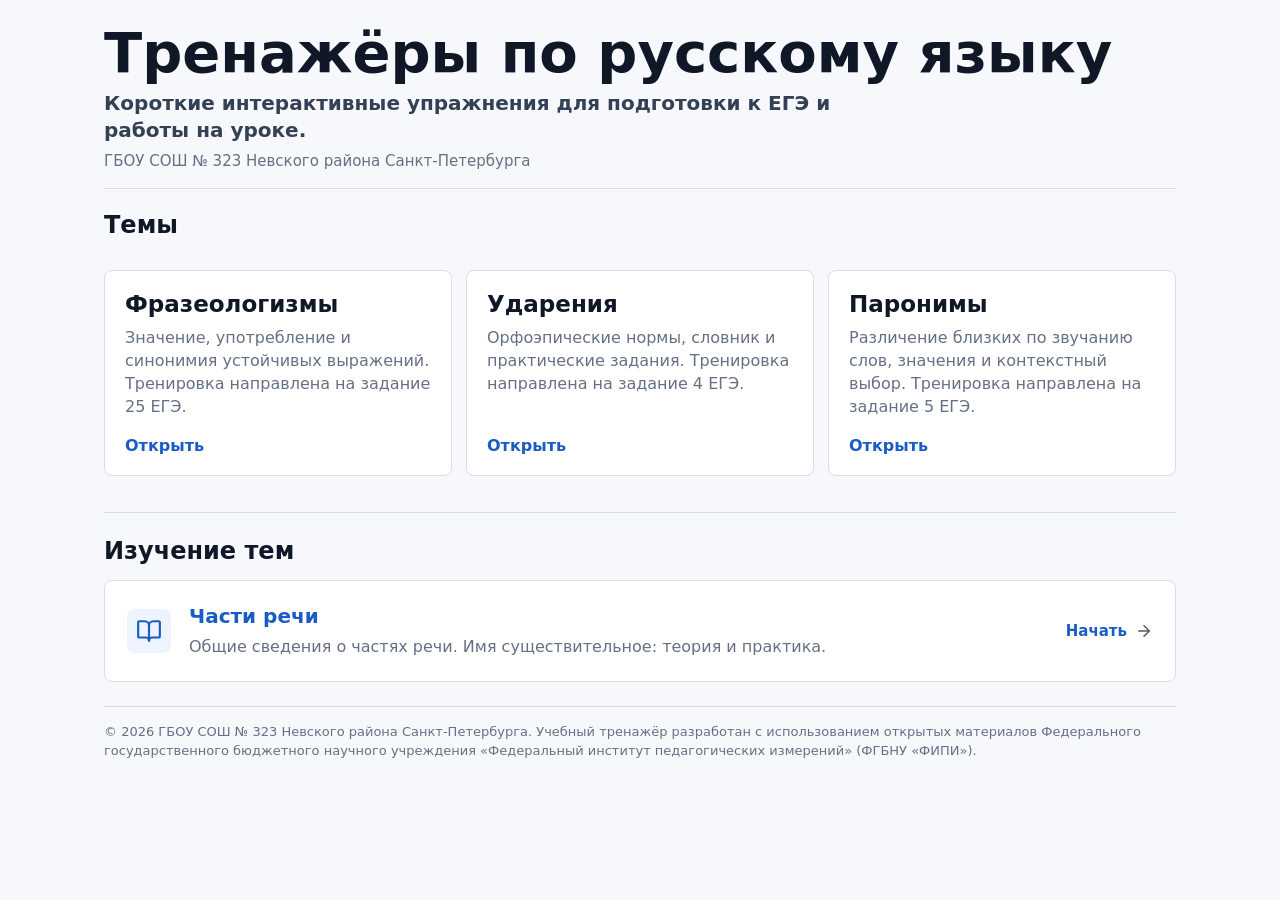
==== index.html @ b40ca78c "Add participle and gerund lesson chapters" ====
<!doctype html>
<html lang="ru">
<head>
  <meta charset="utf-8">
  <meta name="viewport" content="width=device-width, initial-scale=1">
  <title>Тренажёры по русскому языку</title>
  <style>
    :root{
      --bg:#f7f8fb;
      --card:#fff;
      --text:#101828;
      --muted:#667085;
      --line:#d7deea;
      --primary:#1f6feb;
      --primary-dark:#195cc4;
      --accent:#0f766e;
      --accent-soft:#ecfdf9;
      --shadow:0 8px 22px rgba(31,41,55,.07);
    }
    *{box-sizing:border-box}
    body{
      margin:0;
      min-height:100vh;
      font-family:Inter,ui-sans-serif,system-ui,-apple-system,BlinkMacSystemFont,"Segoe UI",sans-serif;
      background:var(--bg);
      color:var(--text);
    }
    .app{
      width:min(1120px,100%);
      margin:0 auto;
      padding:24px;
    }
    header{
      padding-bottom:18px;
      border-bottom:1px solid var(--line);
      margin-bottom:22px;
    }
    h1{
      margin:0 0 8px;
      font-size:clamp(32px,4.8vw,56px);
      line-height:1.04;
      letter-spacing:0;
    }
    .subtitle{
      margin:0;
      max-width:760px;
      color:#344054;
      font-size:clamp(16px,2vw,20px);
      font-weight:720;
      line-height:1.35;
    }
    .school{
      margin:8px 0 0;
      color:var(--muted);
      font-size:15px;
    }
    main{
      display:grid;
      gap:16px;
    }
    .section-title{
      margin:0 0 14px;
      font-size:24px;
      line-height:1.2;
    }
    .grid{
      display:grid;
      grid-template-columns:repeat(3,minmax(0,1fr));
      gap:14px;
    }
    .card{
      display:flex;
      flex-direction:column;
      min-height:172px;
      padding:20px;
      border:1px solid var(--line);
      border-radius:8px;
      background:var(--card);
      text-decoration:none;
      color:var(--text);
      transition:transform .14s ease,border-color .14s ease,box-shadow .14s ease,background .14s ease;
    }
    .card:hover{
      transform:translateY(-2px);
      border-color:#8bb6f9;
      background:#f8fbff;
      box-shadow:0 12px 28px rgba(31,111,235,.12);
    }
    .card:focus-visible{
      outline:3px solid rgba(31,111,235,.24);
      outline-offset:3px;
    }
    .card h2{
      margin:0 0 8px;
      font-size:23px;
      line-height:1.16;
    }
    .card p{
      margin:0;
      color:var(--muted);
      line-height:1.45;
    }
    .card .meta{
      margin-top:auto;
      padding-top:18px;
      color:var(--primary-dark);
      font-weight:800;
    }
    footer{
      margin-top:24px;
      padding-top:16px;
      border-top:1px solid var(--line);
      color:var(--muted);
      font-size:13px;
      line-height:1.45;
    }
    .lessons{margin-top:20px;padding-top:24px;border-top:1px solid var(--line)}
    .lesson-link{display:grid;grid-template-columns:44px minmax(0,1fr) auto;align-items:center;gap:18px;padding:22px;border:1px solid var(--line);border-radius:8px;background:var(--card);color:var(--text);text-decoration:none;transition:border-color .14s ease,background .14s ease}
    .lesson-icon{width:44px;height:44px;display:grid;place-items:center;border-radius:8px;background:#edf4ff}
    .lesson-icon::before{content:"";width:26px;height:26px;background:var(--primary-dark);mask:url('uroki/chasti-rechi/icons/book.svg') center/contain no-repeat}
    .lesson-copy{min-width:0}
    .lesson-copy strong{display:block;font-size:20px;line-height:1.3;color:var(--primary-dark)}
    .lesson-description{display:block;margin-top:6px;color:var(--muted);font-size:16px;line-height:1.5}
    .lesson-state{display:flex;align-items:center;gap:8px;font-size:15px;font-weight:750;line-height:1.4;color:var(--primary-dark)}
    .lesson-state img{width:18px;height:18px;opacity:.65}
    .lesson-check{width:20px;height:20px;flex:none;background:var(--accent);mask:url('uroki/chasti-rechi/icons/check.svg') center/contain no-repeat}
    .lesson-check[hidden]{display:none}
    .lesson-link.completed{border-color:#b9ded5;background:#f2fbf8}
    .lesson-link.completed .lesson-state{color:var(--accent)}
    .lesson-link.completed .lesson-icon{background:#e2f4ee}
    .lesson-link.completed .lesson-icon::before{background:var(--accent)}
    .lesson-link:hover{border-color:#8bb6f9;background:#f8fbff}
    .lesson-link:focus-visible{outline:3px solid #80aef5;outline-offset:4px}
    @media(max-width:900px){
      .grid{grid-template-columns:repeat(2,minmax(0,1fr))}
    }
    @media(max-width:640px){
      .app{padding:14px}
      .grid{grid-template-columns:1fr}
      .card{min-height:148px}
      .lesson-link{grid-template-columns:36px minmax(0,1fr);gap:12px;padding:18px;align-items:start}
      .lesson-icon{width:36px;height:36px}
      .lesson-icon::before{width:23px;height:23px}
      .lesson-state{grid-column:2}
    }
  </style>
</head>
<body>
  <div class="app">
    <header>
      <h1>Тренажёры по русскому языку</h1>
      <p class="subtitle">Короткие интерактивные упражнения для подготовки к ЕГЭ и работы на уроке.</p>
      <p class="school">ГБОУ СОШ № 323 Невского района Санкт-Петербурга</p>
    </header>

    <main>
      <h2 class="section-title">Темы</h2>
      <div class="grid">
        <a class="card" href="frazeologizmy/">
          <h2>Фразеологизмы</h2>
          <p>Значение, употребление и синонимия устойчивых выражений. Тренировка направлена на задание 25 ЕГЭ.</p>
          <span class="meta">Открыть</span>
        </a>
        <a class="card" href="udareniya/">
          <h2>Ударения</h2>
          <p>Орфоэпические нормы, словник и практические задания. Тренировка направлена на задание 4 ЕГЭ.</p>
          <span class="meta">Открыть</span>
        </a>
        <a class="card" href="paronimy/">
          <h2>Паронимы</h2>
          <p>Различение близких по звучанию слов, значения и контекстный выбор. Тренировка направлена на задание 5 ЕГЭ.</p>
          <span class="meta">Открыть</span>
        </a>
      </div>
      <section class="lessons" aria-labelledby="lessons-title">
        <h2 class="section-title" id="lessons-title">Изучение тем</h2>
        <a class="lesson-link" id="parts-of-speech-link" href="uroki/chasti-rechi/">
          <span class="lesson-icon" aria-hidden="true"></span>
          <div class="lesson-copy"><strong>Части речи</strong><span class="lesson-description">Общие сведения о частях речи. Имя существительное: теория и практика.</span></div>
          <span class="lesson-state"><span class="lesson-check" aria-hidden="true" hidden></span><span id="parts-of-speech-status">Начать</span><img class="lesson-arrow" src="uroki/chasti-rechi/icons/arrowRight.svg" alt="" width="18" height="18"></span>
        </a>
      </section>
    </main>

    <footer>© 2026 ГБОУ СОШ № 323 Невского района Санкт-Петербурга. Учебный тренажёр разработан с использованием открытых материалов Федерального государственного бюджетного научного учреждения «Федеральный институт педагогических измерений» (ФГБНУ «ФИПИ»).</footer>
  </div>
  <script src="uroki/chasti-rechi/content.js?v=20261011.2" defer></script>
  <script src="uroki/chasti-rechi/lesson-core.js?v=20261011.2" defer></script>
  <script src="home.js?v=20261011.2" defer></script>
</body>
</html>
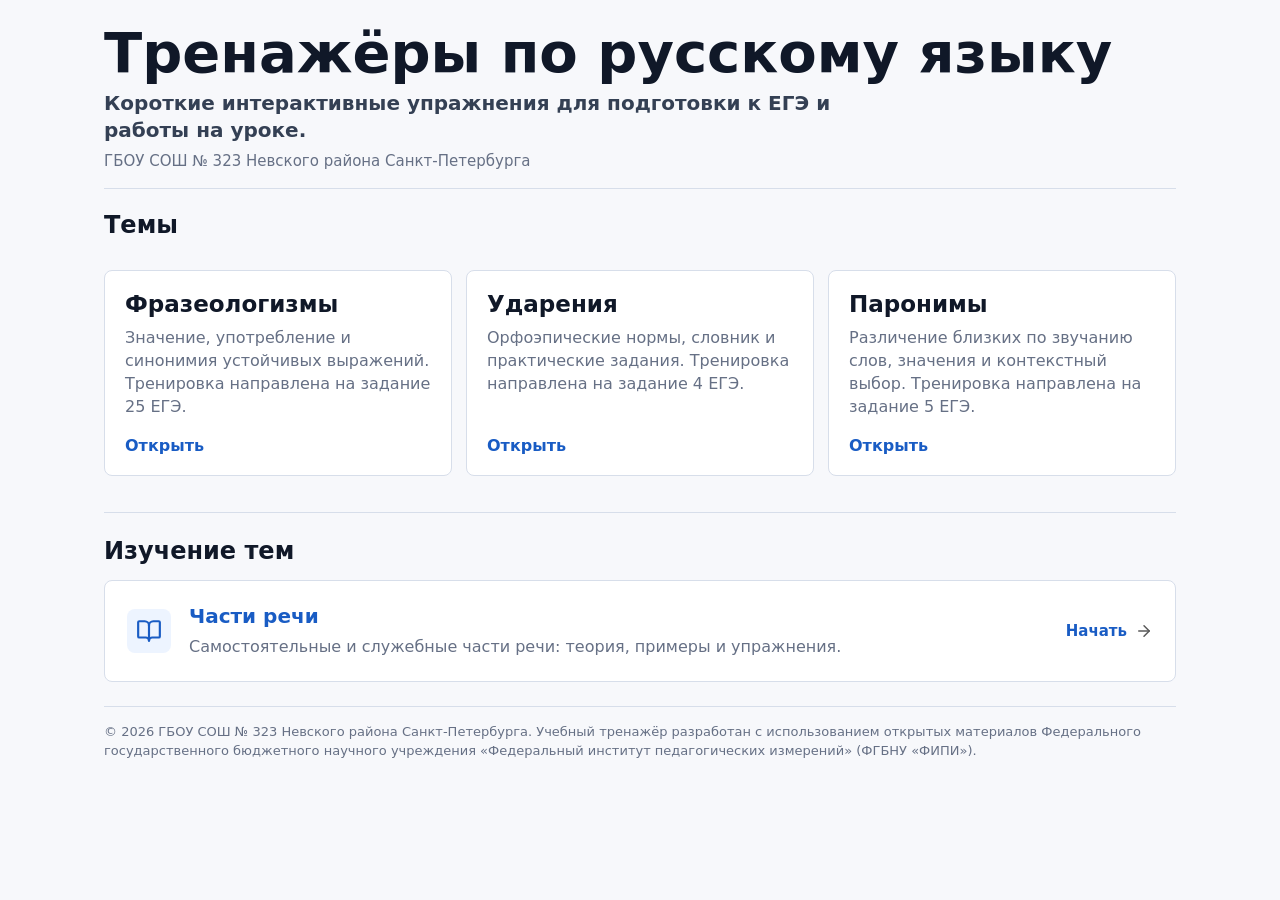
==== commit 6db7892e: "Update parts of speech lesson description" ====
--- a/index.html
+++ b/index.html
@@ -176,7 +176,7 @@
         <h2 class="section-title" id="lessons-title">Изучение тем</h2>
         <a class="lesson-link" id="parts-of-speech-link" href="uroki/chasti-rechi/">
           <span class="lesson-icon" aria-hidden="true"></span>
-          <div class="lesson-copy"><strong>Части речи</strong><span class="lesson-description">Общие сведения о частях речи. Имя существительное: теория и практика.</span></div>
+          <div class="lesson-copy"><strong>Части речи</strong><span class="lesson-description">Самостоятельные и служебные части речи: теория, примеры и упражнения.</span></div>
           <span class="lesson-state"><span class="lesson-check" aria-hidden="true" hidden></span><span id="parts-of-speech-status">Начать</span><img class="lesson-arrow" src="uroki/chasti-rechi/icons/arrowRight.svg" alt="" width="18" height="18"></span>
         </a>
       </section>
@@ -184,8 +184,8 @@
 
     <footer>© 2026 ГБОУ СОШ № 323 Невского района Санкт-Петербурга. Учебный тренажёр разработан с использованием открытых материалов Федерального государственного бюджетного научного учреждения «Федеральный институт педагогических измерений» (ФГБНУ «ФИПИ»).</footer>
   </div>
-  <script src="uroki/chasti-rechi/content.js?v=20261011.2" defer></script>
-  <script src="uroki/chasti-rechi/lesson-core.js?v=20261011.2" defer></script>
-  <script src="home.js?v=20261011.2" defer></script>
+  <script src="uroki/chasti-rechi/content.js?v=20261011.3" defer></script>
+  <script src="uroki/chasti-rechi/lesson-core.js?v=20261011.3" defer></script>
+  <script src="home.js?v=20261011.3" defer></script>
 </body>
 </html>
